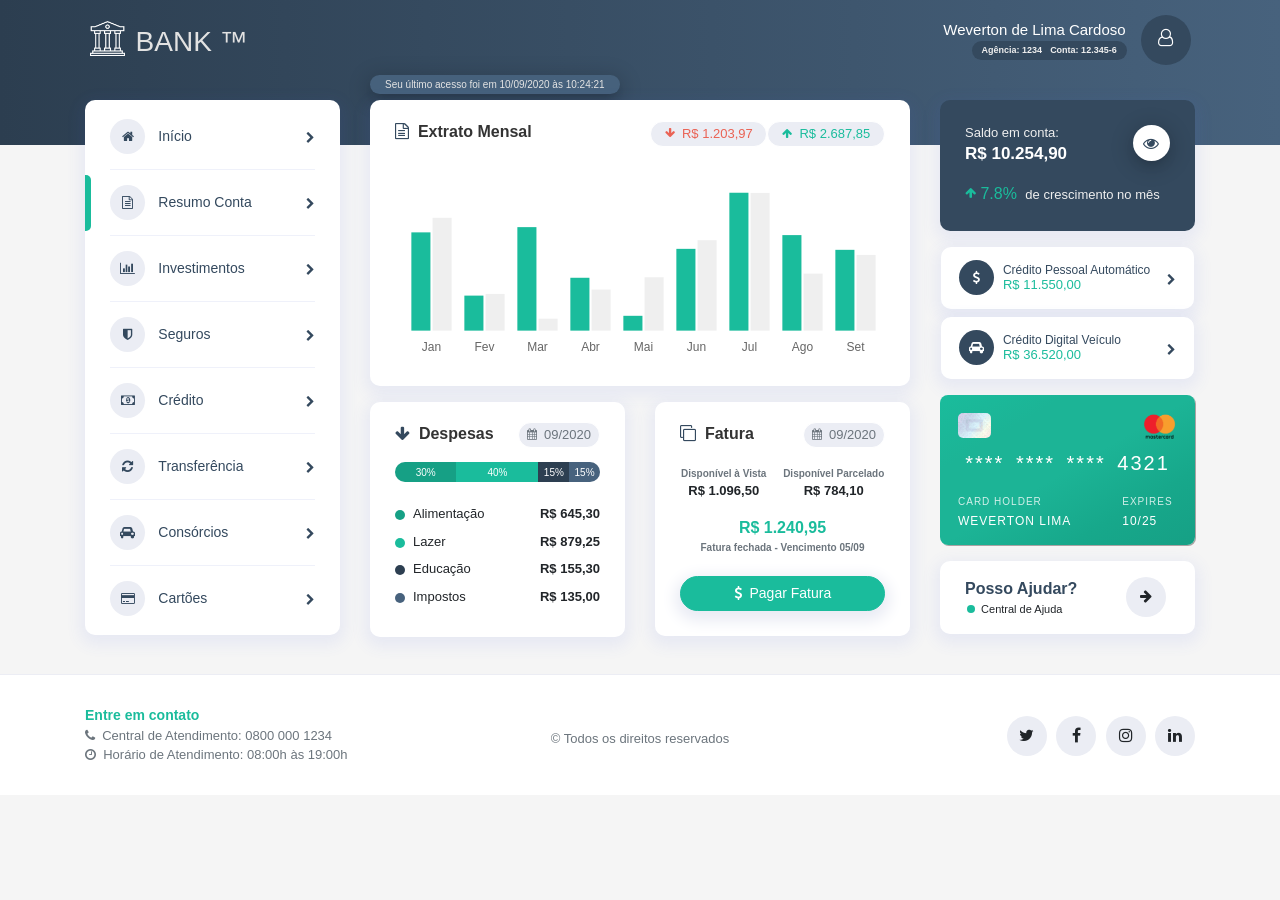
==== index.html @ 68c99b7f "alterado index" ====
<!DOCTYPE html>
<html lang="en">

<head>
    <meta charset="UTF-8">
    <meta name="viewport" content="width=device-width, initial-scale=1">
    <meta http-equiv="X-UA-Compatible" content="ie=edge">
    <title>BANK &trade;</title>

    <link href="css/font-awesome.css" rel="stylesheet">
    <link href="css/bootstrap.min.css" rel="stylesheet">
    <link href="css/Chart.css" rel="stylesheet">
    <link href="css/animate.min.css" rel="stylesheet">
    <link href="css/main.css" rel="stylesheet">

</head>

<body>

    <nav class="navbar navbar-light bg-dark animate__animated animate__fadeIn">
        <div class="container">
            <a class="navbar-brand animate__animated animate__fadeInDown" href="#">
                <img src="img/logo.png" width="35" /> <span class="name-logo">BANK &trade;</span>
            </a>

            <div class="dropdown animate__animated animate__fadeInDown">
                <div class="dropdown-toggle section-user" type="button" id="dropdownMenuButton" data-toggle="dropdown"
                    aria-haspopup="true" aria-expanded="false">

                    <div class="row mr-0 text-right">

                        <div class="col-9 pr-0 container-user-name">
                            <p class="user-name">Weverton de Lima Cardoso</p>
                            <div class="dados-conta">
                                <span class="span-bank c-gray">Agência: 1234</span>
                                <span class="span-bank c-gray ml-2">Conta: 12.345-6</span>
                            </div>
                        </div>

                        <div class="col-3">
                            <div class="user-img">
                                <i class="fa fa-user-o"></i>
                            </div>
                        </div>

                    </div>

                </div>
                <!-- <div class="dropdown-menu dropdown-menu-right" aria-labelledby="dropdownMenuButton">
                    <a class="dropdown-item" href="#"><i class="fa fa-user-circle-o"></i>&nbsp; Meus Dados</a>
                    <a class="dropdown-item" href="#"><i class="fa fa-sign-out"></i>&nbsp; Sair</a>
                </div> -->
            </div>

        </div>
    </nav>

    <section class="container">

        <div class="row">

            <!-- MENU -->
            <div class="col-3" style="margin-top: -45px;">

                <div class="card pt-1 pb-1 animate__animated animate__fadeInUp">

                    <a href="#" class="menu-item">
                        <i class="icon-menu fa fa-home"></i> &nbsp;
                        <span class="text-menu">Início</span>
                        <i class="icon-menu-more fa fa-chevron-right"></i>
                    </a>

                    <a href="#" class="menu-item active">
                        <i class="icon-menu fa fa-file-text-o"></i> &nbsp;
                        <span class="text-menu">Resumo Conta</span>
                        <i class="icon-menu-more fa fa-chevron-right"></i>
                    </a>

                    <a href="#" class="menu-item">
                        <i class="icon-menu fa fa-bar-chart"></i> &nbsp;
                        <span class="text-menu">Investimentos</span>
                        <i class="icon-menu-more fa fa-chevron-right"></i>
                    </a>

                    <a href="#" class="menu-item">
                        <i class="icon-menu fa fa-shield"></i> &nbsp;
                        <span class="text-menu">Seguros</span>
                        <i class="icon-menu-more fa fa-chevron-right"></i>
                    </a>

                    <a href="#" class="menu-item">
                        <i class="icon-menu fa fa-money"></i> &nbsp;
                        <span class="text-menu">Crédito</span>
                        <i class="icon-menu-more fa fa-chevron-right"></i>
                    </a>

                    <a href="#" class="menu-item">
                        <i class="icon-menu fa fa-refresh"></i> &nbsp;
                        <span class="text-menu">Transferência</span>
                        <i class="icon-menu-more fa fa-chevron-right"></i>
                    </a>

                    <a href="#" class="menu-item">
                        <i class="icon-menu fa fa-car"></i> &nbsp;
                        <span class="text-menu">Consórcios</span>
                        <i class="icon-menu-more fa fa-chevron-right"></i>
                    </a>

                    <a href="#" class="menu-item">
                        <i class="icon-menu fa fa-credit-card"></i> &nbsp;
                        <span class="text-menu">Cartões</span>
                        <i class="icon-menu-more fa fa-chevron-right"></i>
                    </a>

                </div>

            </div>

            <div class="col-9" style="margin-top: -45px;">

                <div class="row">

                    <div class="col-8">

                        <div class="container-log animate__animated animate__fadeInUp">
                            <span>Seu último acesso foi em 10/09/2020 às 10:24:21</span>
                        </div>

                        <!-- EXTRATO -->
                        <div class="card mb-3 animate__animated animate__fadeInUp">

                            <div class="float-right legenda-extrato">
                                <div class="row">
                                    <div class="col-6 text-center pl-0 pr-0 item-legenda red">
                                        <span class="text-danger">
                                            <i class="fa fa-arrow-down icon-text-extrato"></i>&nbsp; R$ 1.203,97
                                        </span>
                                    </div>
                                    <div class="col-6 text-center pl-0 pr-0 item-legenda">
                                        <span class="text-success">
                                            <i class="fa fa-arrow-up icon-text-extrato"></i>&nbsp; R$ 2.687,85
                                        </span>
                                    </div>
                                </div>
                            </div>

                            <p class="titulo">
                                <i class="fa fa-file-text-o"></i>&nbsp;
                                <b style="color: #333;">Extrato Mensal</b>
                            </p>

                            <canvas id="chartReceita" height="182"></canvas>

                        </div>

                        <div class="row">

                            <!-- DESPESAS -->
                            <div class="col-6 animate__animated animate__fadeInUp">

                                <div class="card">

                                    <div style="position: absolute; right: 25px; top: 20px;">
                                        <div class="text-center pl-2 pr-2 item-legenda">
                                            <span class="text-muted">
                                                <i class="fa fa-calendar icon-text-extrato"></i>&nbsp; 09/2020
                                            </span>
                                        </div>
                                    </div>

                                    <p class="titulo mb-3">
                                        <i class="fa fa-arrow-down"></i>&nbsp;
                                        <b style="color: #333;">Despesas</b>
                                    </p>

                                    <div class="progress mg-b-10">
                                        <div class="progress-bar progress-bar-lg wd-30p bg-success" role="progressbar"
                                            aria-valuenow="50" aria-valuemin="0" aria-valuemax="100">30%</div>
                                        <div class="progress-bar progress-bar-lg wd-40p bg-primary" role="progressbar"
                                            aria-valuenow="50" aria-valuemin="0" aria-valuemax="100">40%</div>
                                        <div class="progress-bar progress-bar-lg wd-15p bg-dark-bold" role="progressbar"
                                            aria-valuenow="50" aria-valuemin="0" aria-valuemax="100">15%</div>
                                        <div class="progress-bar progress-bar-lg wd-15p bg-dark-light"
                                            role="progressbar" aria-valuenow="50" aria-valuemin="0" aria-valuemax="100">
                                            15%</div>
                                    </div>

                                    <div class="row mt-4">
                                        <div class="col">
                                            <div class="mb-1 d-flex">
                                                <div class="ht-10 wd-10 bg-success mt-1 mr-2 brround"></div>
                                                <span class="fs-13"
                                                    style="position: relative;top: -2px;font-weight: 500;">Alimentação</span>
                                            </div>
                                        </div>
                                        <div class="col col-auto">
                                            <h6 class="mb-0 fs-13"><b>R$ 645,30</b></h6>
                                        </div>
                                    </div>

                                    <div class="row mt-1">
                                        <div class="col">
                                            <div class="mb-1 d-flex">
                                                <div class="ht-10 wd-10 bg-primary mt-1 mr-2 brround"></div>
                                                <span class="fs-13"
                                                    style="position: relative;top: -2px;font-weight: 500;">Lazer</span>
                                            </div>
                                        </div>
                                        <div class="col col-auto">
                                            <h6 class="mb-0 fs-13"><b>R$ 879,25</b></h6>
                                        </div>
                                    </div>

                                    <div class="row mt-1">
                                        <div class="col">
                                            <div class="mb-1 d-flex">
                                                <div class="ht-10 wd-10 bg-dark-bold mt-1 mr-2 brround"></div>
                                                <span class="fs-13"
                                                    style="position: relative;top: -2px;font-weight: 500;">Educação</span>
                                            </div>
                                        </div>
                                        <div class="col col-auto">
                                            <h6 class="mb-0 fs-13"><b>R$ 155,30</b></h6>
                                        </div>
                                    </div>

                                    <div class="row mt-1">
                                        <div class="col">
                                            <div class="mb-1 d-flex">
                                                <div class="ht-10 wd-10 bg-dark-light mt-1 mr-2 brround"></div>
                                                <span class="fs-13"
                                                    style="position: relative;top: -2px;font-weight: 500;">Impostos</span>
                                            </div>
                                        </div>
                                        <div class="col col-auto">
                                            <h6 class="mb-0 fs-13"><b>R$ 135,00</b></h6>
                                        </div>
                                    </div>

                                </div>

                            </div>

                            <!-- FATURA -->
                            <div class="col-6 animate__animated animate__fadeInUp">

                                <div class="card">

                                    <div style="position: absolute; right: 25px; top: 20px;">
                                        <div class="text-center pl-2 pr-2 item-legenda">
                                            <span class="text-muted">
                                                <i class="fa fa-calendar icon-text-extrato"></i>&nbsp; 09/2020
                                            </span>
                                        </div>
                                    </div>

                                    <p class="titulo mb-3">
                                        <i class="fa fa-clone"></i>&nbsp;
                                        <b style="color: #333;">Fatura</b>
                                    </p>

                                    <div class="row mt-1">
                                        <div class="col-6 pr-2 pl-2">
                                            <span class="label-limite text-muted">Disponível à Vista</span>
                                            <span class="valor-limite">R$ 1.096,50</span>
                                        </div>
                                        <div class="col-6 pl-0">
                                            <span class="label-limite text-muted">Disponível Parcelado</span>
                                            <span class="valor-limite">R$ 784,10</span>
                                        </div>
                                    </div>

                                    <p class="valor-fatura">R$ 1.240,95</p>
                                    <span class="label-valor-fatura text-muted">Fatura fechada - Vencimento 05/09</span>

                                    <a href="#!" class="btn btn-rounded btn-success">
                                        <i class="fa fa-dollar"></i>&nbsp; Pagar Fatura
                                    </a>

                                </div>

                            </div>

                        </div>

                    </div>

                    <div class="col-4">

                        <!-- SALDO -->
                        <div class="card card-black mb-3 animate__animated animate__bounceInRight">
                            <div class="saldo">
                                <div class="row">
                                    <div class="col">
                                        <h6 class="text-muted mb-0 fs-13 c-gray">Saldo em conta:</h6>
                                        <span class="font-weight-bold mb-0 c-light fs-17">R$ 10.254,90</span>
                                    </div>
                                    <div class="col-auto">
                                        <div class="card-circle">
                                            <i class="fa fa-eye"></i>
                                        </div>
                                    </div>
                                </div>
                                <p class="mt-3 mb-0 text-muted text-sm">
                                    <span class="text-success mr-1"><i class="fa fa-arrow-up icon-text"></i> 7.8%</span>
                                    <span class="text-nowrap fs-13 c-gray">de crescimento no mês</span>
                                </p>
                            </div>
                        </div>

                        <!-- LIMITES -->
                        <div class="row menu-list animate__animated animate__fadeInUp">

                            <div class="col-12 pl-1 pr-1">
                                <div class="card card-p-13 mb-2">

                                    <a href="#" class="menu-item menu-item-card">
                                        <i class="icon-menu icon-menu-card fa fa-dollar"></i>&nbsp;
                                        <span class="text-menu text-menu-sm">Crédito Pessoal Automático</span><br />
                                        <span class="text-menu text-menu-xs">R$ 11.550,00</span>
                                        <i class="icon-menu-more icon-menu-more-card fa fa-chevron-right"></i>
                                    </a>

                                </div>
                            </div>
                            <div class="col-12 pl-1 pr-1">
                                <div class="card card-p-13 mb-3">

                                    <a href="#" class="menu-item menu-item-card">
                                        <i class="icon-menu icon-menu-card fa fa-car"></i>&nbsp;
                                        <span class="text-menu text-menu-sm">Crédito Digital Veículo</span><br />
                                        <span class="text-menu text-menu-xs">R$ 36.520,00</span>
                                        <i class="icon-menu-more icon-menu-more-card fa fa-chevron-right"></i>
                                    </a>

                                </div>
                            </div>
                        </div>

                        <!-- CARTAO -->
                        <div class="credit_card mb-3 animate__animated animate__fadeInUp">
                            <div class="card__front card__part">
                                <img class="card__front-square card__square" src="img/little_square.png">
                                <img class="card__front-logo card__logo" src="img/logo-mastercard.png">
                                <p class="card_numer">**** **** **** 4321</p>
                                <div class="card__space-75">
                                    <span class="card__label">Card holder</span>
                                    <p class="card__info">WEVERTON LIMA</p>
                                </div>
                                <div class="card__space-25">
                                    <span class="card__label">Expires</span>
                                    <p class="card__info">10/25</p>
                                </div>
                            </div>

                            <div class="card__back card__part">
                                <div class="card__black-line"></div>
                                <div class="card__back-content">
                                    <div class="card__secret">
                                        <p class="card__secret--last">123</p>
                                    </div>
                                    <img class="card__back-logo card__logo" src="img/logo-mastercard.png">

                                </div>
                            </div>

                        </div>

                        <!-- DÚVIDAS -->
                        <div class="card pt-3 pb-3 animate__animated animate__fadeInUp" style="cursor: pointer;">
                            <div class="row">
                                <div class="col-8">
                                    <span class="label-ajuda">Posso Ajudar?</span>
                                    <span class="label-ajuda-sub">
                                        <b class="online"></b>&nbsp; Central de Ajuda
                                    </span>
                                </div>
                                <div class="col-4">
                                    <div class="container-faq">
                                        <i class="fa fa-arrow-right"></i>
                                    </div>
                                </div>
                            </div>
                        </div>


                    </div>


                </div>

            </div>

        </div>

    </section>

    <footer class="mt-3">
        <div class="container">
            <div class="row">

                <div class="col-4 text-left">
                    <p class="label-contato">Entre em contato</p>
                    <p class="fs-13 text-muted mb-0">
                        <i class="fa fa-phone"></i>&nbsp; Central de Atendimento: 0800 000 1234
                    </p>
                    <p class="fs-13 text-muted mb-0">
                        <i class="fa fa-clock-o"></i>&nbsp; Horário de Atendimento: 08:00h às 19:00h
                    </p>
                </div>

                <div class="col-4 text-center pt-4 fs-13 text-muted">
                    &copy; Todos os direitos reservados
                </div>

                <div class="col-4 text-right pt-2">
                    <div class="container-social">
                        <i class="fa fa-twitter"></i>
                    </div>
                    <div class="container-social">
                        <i class="fa fa-facebook"></i>
                    </div>
                    <div class="container-social">
                        <i class="fa fa-instagram"></i>
                    </div>
                    <div class="container-social">
                        <i class="fa fa-linkedin"></i>
                    </div>
                </div>

            </div>
        </div>

    </footer>

    <script type="text/javascript" src="js/jquery.min.js"></script>
    <script type="text/javascript" src="js/bootstrap.min.js"></script>
    <script type="text/javascript" src="js/Chart.min.js"></script>
    <script type="text/javascript" src="js/Chart.utils.js"></script>

    <script type="text/javascript">


        var config = {
            curvature: 1,
            type: 'bar',
            data: {
                labels: ['Jan', 'Fev', 'Mar', 'Abr', 'Mai', 'Jun', 'Jul', 'Ago', 'Set'],
                datasets: [{
                    label: 'Receita',
                    borderWidth: 2,
                    backgroundColor: '#1abc9c',
                    borderWidth: 0,
                    data: [
                        randomScalingFactor(),
                        randomScalingFactor(),
                        randomScalingFactor(),
                        randomScalingFactor(),
                        randomScalingFactor(),
                        randomScalingFactor(),
                        randomScalingFactor(),
                        randomScalingFactor(),
                        randomScalingFactor()
                    ],
                }, {
                    label: 'Despesa',
                    borderWidth: 2,
                    backgroundColor: '#efefef',
                    borderWidth: 0,
                    data: [
                        randomScalingFactor(),
                        randomScalingFactor(),
                        randomScalingFactor(),
                        randomScalingFactor(),
                        randomScalingFactor(),
                        randomScalingFactor(),
                        randomScalingFactor(),
                        randomScalingFactor(),
                        randomScalingFactor()
                    ],
                    callback: function (value, index, values) {
                        return 'R$ ' + value;
                    }
                }]
            },
            options: {
                responsive: true,
                title: {
                    display: false,
                },
                scales: {
                    xAxes: [{
                        gridLines: {
                            color: "rgba(0, 0, 0, 0)",
                            display: false,
                            drawBorder: false,
                        }
                    }],
                    yAxes: [{
                        gridLines: {
                            color: "rgba(0, 0, 0, 0.1)",
                            drawBorder: false,
                            display: false,
                        },
                        ticks: {
                            display: false
                            // beginAtZero: true,
                            // stepSize: 500,
                            // fontColor: "#9aa0ac", // Font Color
                            // callback: function (value, index, values) {
                            //     return 'R$ ' + value;
                            // }
                        },
                    }]
                },
                legend: {
                    display: false
                },

            }
        };

        window.onload = function () {
            var ctx = document.getElementById('chartReceita').getContext('2d');
            window.myLine = new Chart(ctx, config);
        };

    </script>

</body>

</html>
---- css/Chart.css ----
/*
 * DOM element rendering detection
 * https://davidwalsh.name/detect-node-insertion
 */
 @keyframes chartjs-render-animation {
	from { opacity: 0.99; }
	to { opacity: 1; }
}

.chartjs-render-monitor {
	animation: chartjs-render-animation 0.001s;
}

/*
 * DOM element resizing detection
 * https://github.com/marcj/css-element-queries
 */
.chartjs-size-monitor,
.chartjs-size-monitor-expand,
.chartjs-size-monitor-shrink {
	position: absolute;
	direction: ltr;
	left: 0;
	top: 0;
	right: 0;
	bottom: 0;
	overflow: hidden;
	pointer-events: none;
	visibility: hidden;
	z-index: -1;
}

.chartjs-size-monitor-expand > div {
	position: absolute;
	width: 1000000px;
	height: 1000000px;
	left: 0;
	top: 0;
}

.chartjs-size-monitor-shrink > div {
	position: absolute;
	width: 200%;
	height: 200%;
	left: 0;
	top: 0;
}
---- css/main.css ----
body {
    background-color: #f5f5f5;
}

.text-success {
    color: #1abc9c!important;
}

.text-danger {
    color: #ea6254!important;
}

.bg-dark {
    /* background-color: #2c3e50!important; */
    padding-bottom: 80px;
    padding-top: 15px;
    /* background: linear-gradient(90deg, #2c3e50 0%, #3b536b 100%); */
    background: linear-gradient(90deg, #2c3e50 0%, #47627d 100%);
}

.fs-13 {
    font-size: 13px;
}

.fs-17 {
    font-size: 17px;
}

.c-gray {
    color: #efefef!important
}

.c-light {
    color: #fff!important
}

.navbar-brand {
    padding-top: 0;
    margin-top: -5px;
    padding-left: 5px;
}

.dropdown-menu.dropdown-menu-right.show {
    background: #ecedf4;
}

a.dropdown-item {
    color: #34495e;
    font-weight: 500;
    font-size: 14px;
}

a.dropdown-item:active {
    background-color: #46617c;
}

.name-logo {
    font-size: 28px;
    font-weight: 300;
    color: #e2e2e2;
    margin-left: 5px;
    position: relative;
    top: 7px;
}

.dados-conta {
    background: #34495e;
    padding: 0px 10px;
    border-radius: 50px;
    float: right;
    display: flex;
    margin-top: 2px;
    margin-right: -1px;
}

.container-log {
    margin-top: -25px;
    background: #46617c;
    padding: 2px 15px;
    border-radius: 50px;
    font-size: 10px;
    float: left;
    color: #e4e4e4;
    box-shadow: 0 4px 20px 5px rgba(0, 0, 0, 0.14), 0 7px 10px -5px rgb(44 62 80);
}

.container-user-name {
    line-height: 19px;
    margin-top: 5px;
}

.user-img {
    height: 50px;
    width: 50px;
    background: #34495e;
    border-radius: 50px;
    color: #FFF;
    text-align: center;
    padding-top: 10px;
    font-size: 18px;
}

p.user-name {
    color: #FFF;
    font-size: 15px;
    font-weight: 500;
    margin-bottom: 0;
}

.icon-bank-1 {
    font-size: 13px;
    color: #2d4052;
}

.icon-bank-2 {
    font-size: 15px;
    position: relative;
    top: 1px;
    color: #2d4052;
}

.span-bank {
    font-size: 9px;
    color: #213140;
    font-weight: 700;
}

.dropdown-toggle::after {
    display: none!important;
}

.separate-section {
    height: 60px;
    /* background: linear-gradient(90deg, #2c3e50 0%, #34495e 100%); */
    background: linear-gradient(90deg, #2c3e50 0%, #3b536b 100%);
}

.card {
    border-color: #edf2f9;
    padding: 25px;
    position: relative;
    display: flex;
    flex-direction: column;
    min-width: 0;
    background: #fff !important;
    background-clip: border-box;
    border-radius: 10px;
    border: 0px solid #edeef7 !important;
    margin-bottom: 1.3rem;
    box-shadow: 0 5px 15px 5px rgba(80, 102, 224, 0.08);
}

.card-light {
    background: #34495e!important;
}

.card-black {
    background: #34495e!important;
}

.card-p-13 {
    padding: 13px!important;
}

.card-circle {
    display: inline-flex;
    text-align: center;
    border-radius: 50%;
    -webkit-box-align: center;
    -ms-flex-align: center;
    align-items: center;
    -webkit-box-pack: center;
    -ms-flex-pack: center;
    justify-content: center;
    height: 36px;
    width: 37px;
    background: #fff;
    box-shadow: 0 4px 20px 5px rgba(0, 0, 0, 0.14), 0 7px 10px -5px rgb(44 62 80);
    color: #34495e;
    cursor: pointer;
}

.icon-text {
    font-weight: 100;
    font-size: 12px;
    position: relative;
    top: -2px;
}

.menu-list {
    margin-left: -3px;
    margin-right: -3px;
}

.circle-icon {
    border-radius: 50px;
    text-align: left;
    font-size: 14px;
    font-weight: bold;
    color: #34495e;
}

.menu-item {
    text-decoration: none!important;
    margin: 10px 0px;
    margin-bottom: 0;
    padding-bottom: 15px;
    padding-top: 5px;
    border-bottom: 1px solid #eff1fa;
}

.menu-item:last-child {
    border-bottom: none!important;
}

.menu-item.active::before {
    content: '';
    height: 56px;
    width: 6px;
    background-color: #1abc9c;
    position: absolute;
    left: 0px;
    margin-top: -10px;
    border-top-right-radius: 5px;
    border-bottom-right-radius: 5px;
}

.menu-item-card{
    margin: 0!important;
    padding: 0px 5px;
    line-height: 0px;
}

i.icon-menu {
    background: #ebedf4;
    height: 35px;
    width: 35px;
    border-radius: 50px;
    text-align: center;
    padding-top: 11px;
    color: #34495e;
    font-size: 13px;
    /* box-shadow: 0 1px 6px 1px rgba(0,0,0,0.14), 0 4px 7px -5px rgb(52 73 94); */
    /* box-shadow: 0 3px 10px 0px rgb(52 73 94 / 38%); */
}

.icon-menu-card {
    background: #34495e!important;
    color: #ffffff!important;
}

span.text-menu {
    font-size: 14px;
    font-weight: 500;
    color: #34495e;
}

.text-menu-sm {
    font-size: 12px!important;
    position: relative;
    top: -8px;
}

.text-menu-xs {
    margin-left: 44px;
    margin-top: -10px;
    position: relative;
    top: -11px;
    color: #1abc9c!important;
    font-size: 13px!important;
}

.icon-menu-more {
    float: right;
    margin-top: 13px;
    font-size: 12px;
    color: #34495e;
}

.icon-menu-more-card {
    margin-top: -21px;
}

.titulo {
    color: #34495e;
    margin-top: -5px;
    margin-bottom: 35px;
}

.legenda-extrato {
    width: 205px;
    position: absolute;
    right: 40px;
    top: 21px;
}

.item-legenda {
    background: #ebedf4;
    font-size: 13px;
    font-weight: 500;
    padding: 2px 20px;
    border-radius: 50px;
    border: 1px solid white;
    cursor: default;
}

.icon-text-extrato {
    font-weight: 100;
    font-size: 11px;
    position: relative;
    top: -1px;
}

.brround {
    border-radius: 50%;
}

.ht-10 {
    height: 10px;
}

.wd-10 {
    width: 10px;
}

.wd-15p {
    width: 15%;
}

.wd-30p {
    width: 30%;
}

.wd-40p {
    width: 40%;
}

.bg-success {
    background-color: #16a085 !important;
}

.bg-primary {
    background-color: #1abc9c !important
}

.bg-dark-bold {
    background-color: #2d3f51 !important;
}

.bg-dark-light {
    background-color: #47627d !important;
}

.progress {
    height: 20px;
    border-radius: 50px;
}

.progress-bar {
    font-size: 10px;
    font-weight: 500;
}

span.label-limite {
    font-size: 10px;
    font-weight: bold;
    text-align: center;
    display: block;
}

span.valor-limite {
    display: block;
    text-align: center;
    font-weight: bold;
    font-size: 13px;
}

.valor-fatura {
    text-align: center;
    margin-top: 15px;
    font-weight: bold;
    color: #1abc9c;
    margin-bottom: 0px;
}

.label-valor-fatura {
    text-align: center;
    font-size: 10px;
    font-weight: bold;
}

a.btn.btn-rounded.btn-success {
    margin-top: 21px;
    color: #FFF;
    border-radius: 50px;
    font-size: 14px;
    font-weight: 500;
    background-color: #1abc9c;
    border-color: #1abc9c;
    box-shadow: 0 5px 15px 5px rgb(233 235 244);
}

a.btn.btn-rounded.btn-success:hover {
    background-color: #16a085 !important;
    border-color: #16a085 !important;
}

.label-ajuda{
    color: #34495e;
    font-weight: bold;
    display: block;
}

.label-ajuda-sub{
    font-size: 11px;
    font-weight: 500;
    display: block;
    padding-left: 10px;
}

b.online {
    height: 8px;
    width: 8px;
    border-radius: 50px;
    background: #1abc9c;
    position: absolute;
    margin-top: 4px;
    left: 17px;
}

.container-faq {
    height: 40px;
    width: 40px;
    background: #ebedf4;
    border-radius: 50px;
    text-align: center;
    padding-top: 9px;
    font-size: 14px;
    margin: 0 auto;
}

@import url('https://fonts.googleapis.com/css?family=Space+Mono:400,400i,700,700i');

.credit_card {
    width: 100%;
    height: 150px;
    -webkit-perspective: 600px;
    -moz-perspective: 600px;
    perspective: 600px;
}

.card__part {
    box-shadow: 1px 1px #aaa3a3;
    top: 0;
    position: absolute;
    z-index: 1000;
    left: 0;
    display: inline-block;
    width: 100%;
    height: 150px;
    background-image: url('https://image.ibb.co/bVnMrc/g3095.png'), 
    linear-gradient(to right bottom, #1abc9c, #1cb496, #1cb496, #17a88b, #16a085);
    /*linear-gradient(to right bottom, #fd8369, #fc7870, #f96e78, #f56581, #ee5d8a)*/
    background-repeat: no-repeat;
    background-position: center;
    background-size: cover;
    border-radius: 8px;
    -webkit-transition: all .5s cubic-bezier(0.175, 0.885, 0.32, 1.275);
    -moz-transition: all .5s cubic-bezier(0.175, 0.885, 0.32, 1.275);
    -ms-transition: all .5s cubic-bezier(0.175, 0.885, 0.32, 1.275);
    -o-transition: all .5s cubic-bezier(0.175, 0.885, 0.32, 1.275);
    transition: all .5s cubic-bezier(0.175, 0.885, 0.32, 1.275);
    -webkit-transform-style: preserve-3d;
    -moz-transform-style: preserve-3d;
    -webkit-backface-visibility: hidden;
    -moz-backface-visibility: hidden;
}

.card__front {
    padding: 18px;
    -webkit-transform: rotateY(0);
    -moz-transform: rotateY(0);
}

.card__back {
    padding: 18px 0;
    -webkit-transform: rotateY(-180deg);
    -moz-transform: rotateY(-180deg);
}

.card__black-line {
    margin-top: 5px;
    height: 38px;
    background-color: #303030;
}

.card__logo {
    height: 35px;
}

.card__front-logo {
    position: absolute;
    top: 14px;
    right: 18px;
}

.card__square {
    border-radius: 5px;
    height: 25px;
}

.card_numer {
    display: block;
    width: 100%;
    word-spacing: 4px;
    font-size: 20px;
    letter-spacing: 2px;
    color: #fff;
    text-align: center;
    margin-bottom: 10px;
    margin-top: 10px;
}

.card__space-75 {
    width: 75%;
    float: left;
}

.card__space-25 {
    width: 25%;
    float: left;
}

.card__label {
    font-size: 10px;
    text-transform: uppercase;
    color: rgba(255, 255, 255, 0.8);
    letter-spacing: 1px;
}

.card__info {
    margin-bottom: 0;
    font-size: 12px;
    font-weight: 500;
    line-height: 18px;
    color: #fff;
    letter-spacing: 1px;
    text-transform: uppercase;
}

.card__back-content {
    padding: 15px 15px 0;
}

.card__secret--last {
    color: #303030;
    text-align: right;
    margin: 0;
    font-size: 14px;
}

.card__secret {
    padding: 5px 12px;
    background-color: #fff;
    position: relative;
}

.card__secret:before {
    content: '';
    position: absolute;
    top: -3px;
    left: -3px;
    height: calc(100% + 6px);
    width: calc(100% - 42px);
    border-radius: 4px;
    background: repeating-linear-gradient(45deg, #ededed, #ededed 5px, #f9f9f9 5px, #f9f9f9 10px);
}

.card__back-logo {
    position: absolute;
    bottom: 5px;
    right: 15px;
}

.credit_card:hover .card__front {
    -webkit-transform: rotateY(180deg);
    -moz-transform: rotateY(180deg);
}

.credit_card:hover .card__back {
    -webkit-transform: rotateY(0deg);
    -moz-transform: rotateY(0deg);
}

footer{
    background: #FFF;
    padding-top: 30px;
    padding-bottom: 30px;
    border-top: 1px solid #ecedf4;
}

p.label-contato {
    color: #1abc9c;
    font-weight: bold;
    font-size: 14px;
    margin-bottom: 0;
}

.container-social {
    display: inline-block;
    width: 40px;
    height: 40px;
    background: #ebedf4;
    margin-left: 5px;
    margin-top: 3px;
    border-radius: 50px;
    text-align: center;
    padding-top: 8px;
    cursor: pointer;
}
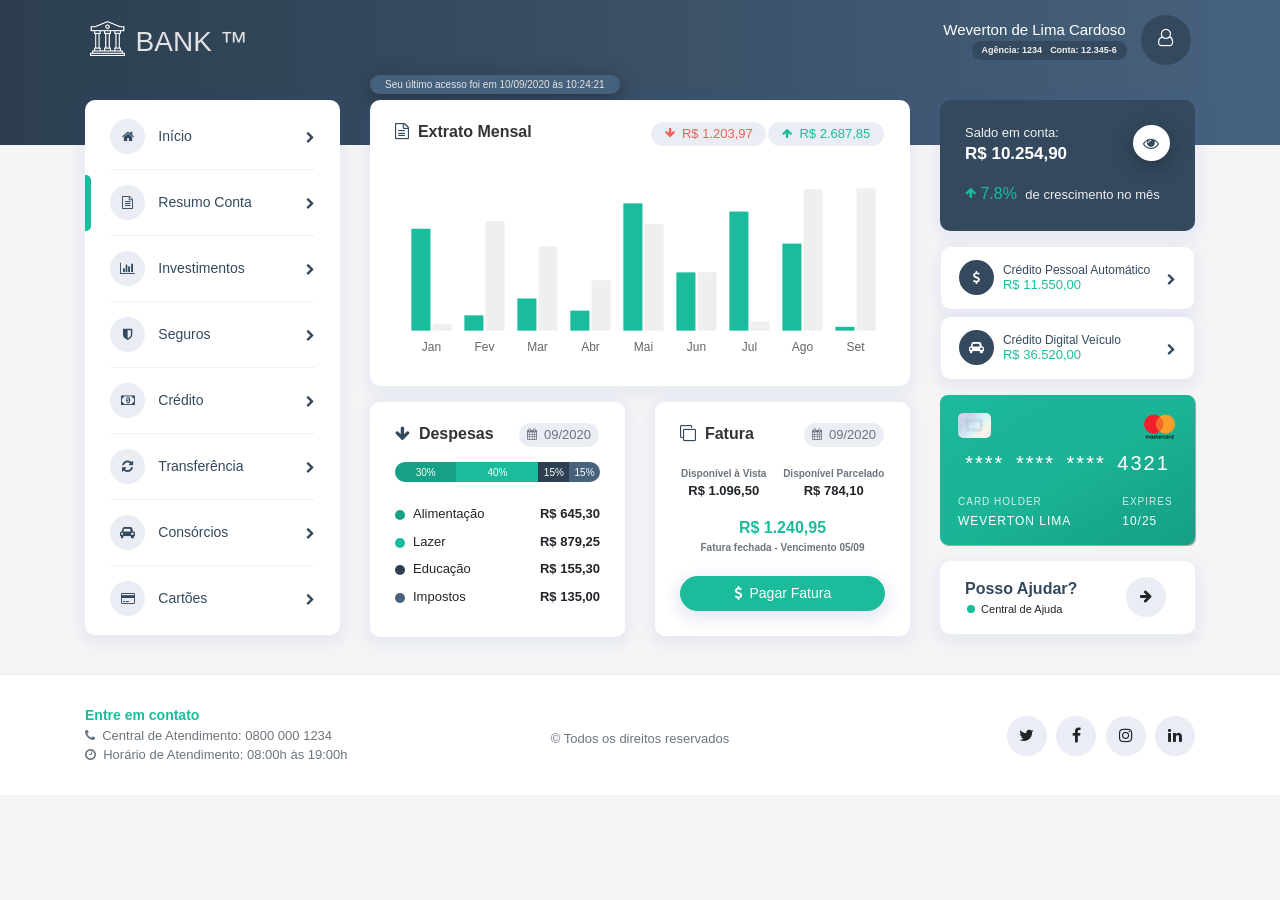
==== commit 68171e74: "add meta" ====
--- a/index.html
+++ b/index.html
@@ -1,10 +1,11 @@
 <!DOCTYPE html>
-<html lang="en">
+<html lang="en" xmlns="http://www.w3.org/1999/xhtml" xmlns:fb="http://ogp.me/ns/fb#">
 
 <head>
     <meta charset="UTF-8">
     <meta name="viewport" content="width=device-width, initial-scale=1">
     <meta http-equiv="X-UA-Compatible" content="ie=edge">
+    <meta property="og:image" content="img/mockup-bank.jpg">
     <title>BANK &trade;</title>
 
     <link href="css/font-awesome.css" rel="stylesheet">
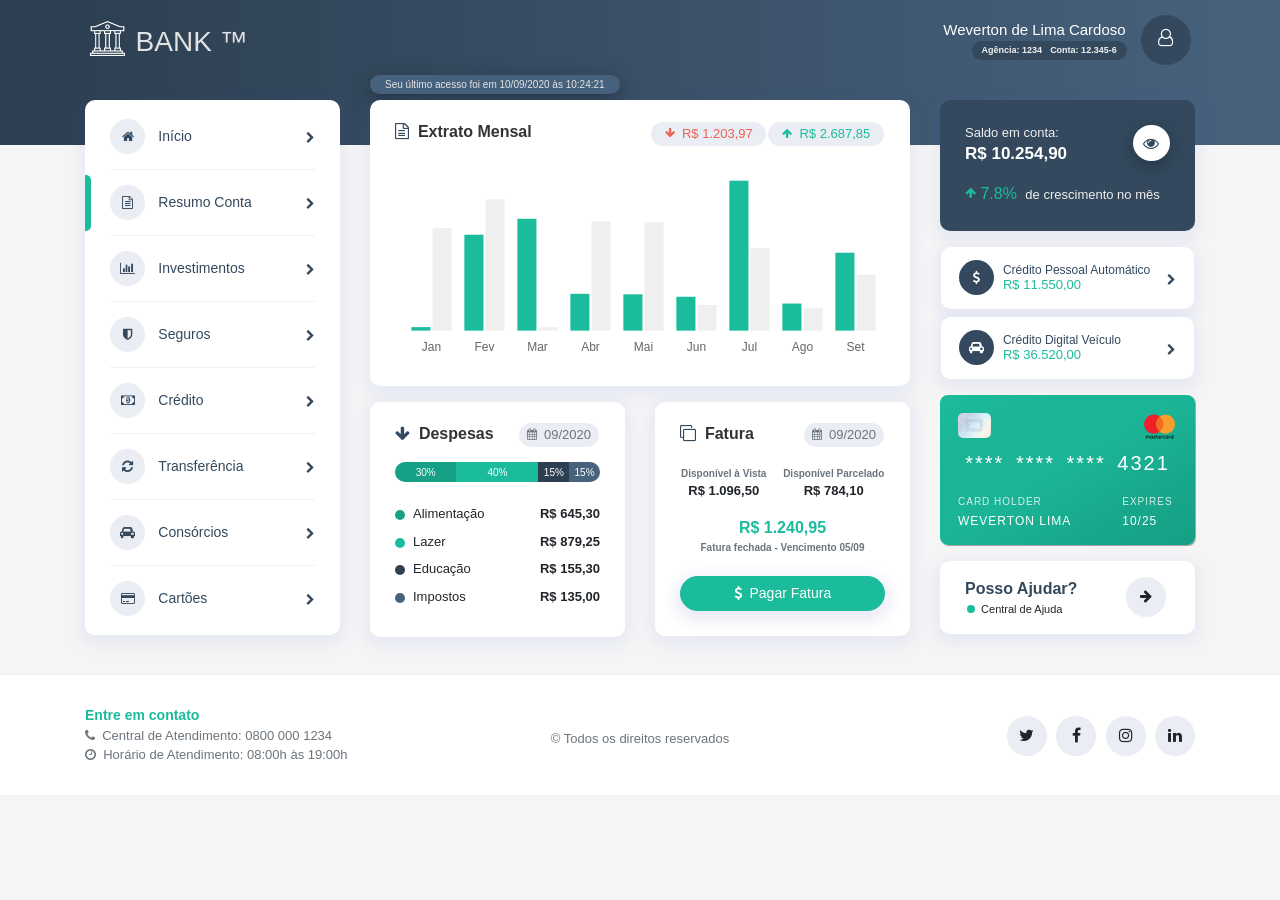
==== commit ba43ccb1: "add og image" ====
--- a/index.html
+++ b/index.html
@@ -5,7 +5,8 @@
     <meta charset="UTF-8">
     <meta name="viewport" content="width=device-width, initial-scale=1">
     <meta http-equiv="X-UA-Compatible" content="ie=edge">
-    <meta property="og:image" content="img/mockup-bank.jpg">
+    <meta property="og:image" content="https://lh3.googleusercontent.com/pw/ACtC-3dEZJ_eTWV4PqQOqESjZbzV785-w1grl2RxX_o_37qT4MRoe75SR_GlBFjWNGBAS8Mq-wwp8i-qQjlIlkN3kxvP4J8OcOCrSPdnRnrNIOZ6fEY-RRfD4iSKFWMsQx7RTqafjsXxYljM0ZwKYyYH5lyP=w1055-h625-no?authuser=0">
+
     <title>BANK &trade;</title>
 
     <link href="css/font-awesome.css" rel="stylesheet">
